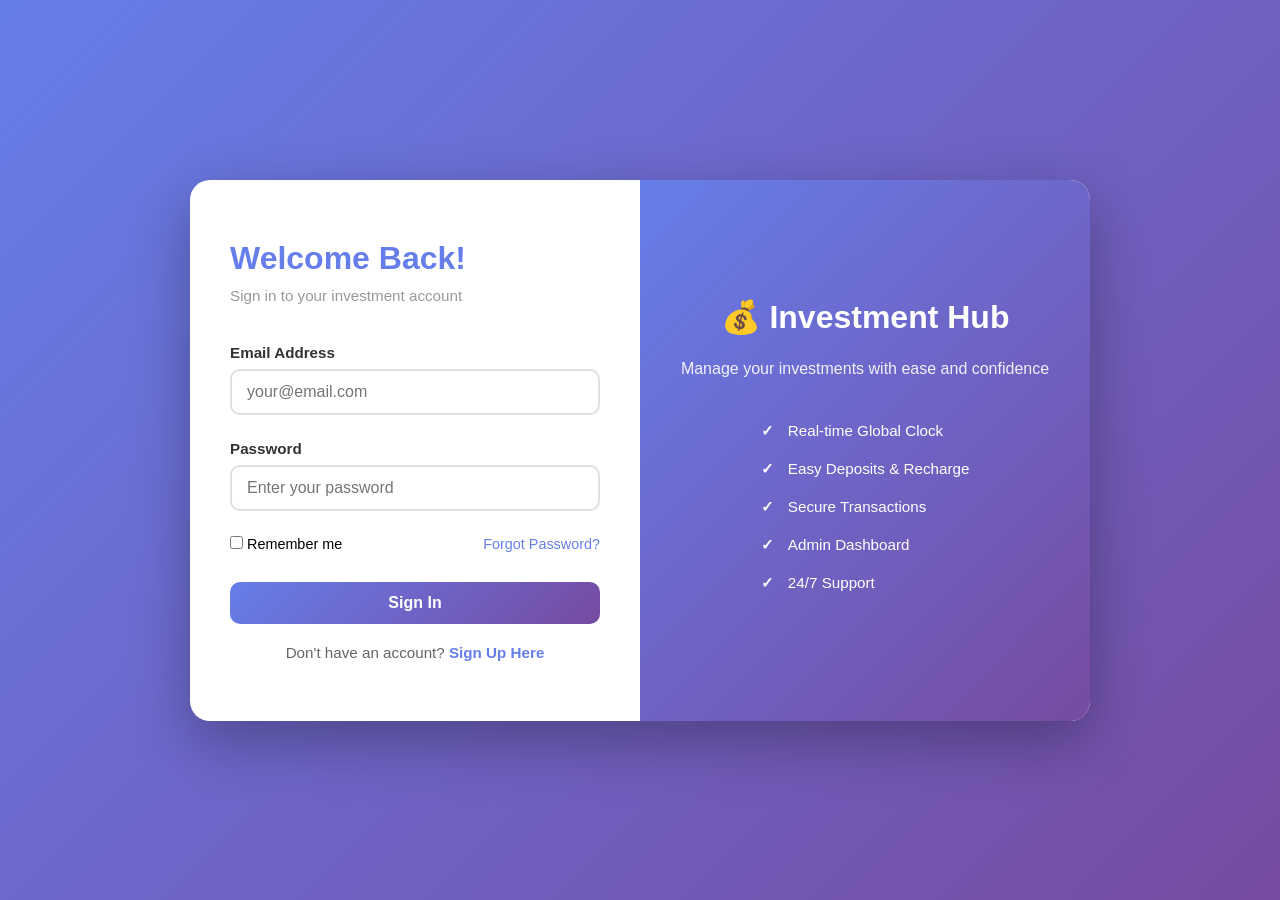
==== index.html @ c513a6e2 "Create login and signup page with email notifications" ====
<!DOCTYPE html>
<html lang="en">
<head>
    <meta charset="UTF-8">
    <meta name="viewport" content="width=device-width, initial-scale=1.0">
    <title>Investment Platform - Login</title>
    <style>
        * {
            margin: 0;
            padding: 0;
            box-sizing: border-box;
        }

        body {
            font-family: 'Segoe UI', Tahoma, Geneva, Verdana, sans-serif;
            background: linear-gradient(135deg, #667eea 0%, #764ba2 100%);
            min-height: 100vh;
            display: flex;
            align-items: center;
            justify-content: center;
            padding: 20px;
        }

        .login-container {
            background: white;
            border-radius: 20px;
            box-shadow: 0 20px 60px rgba(0, 0, 0, 0.3);
            overflow: hidden;
            max-width: 900px;
            width: 100%;
            display: grid;
            grid-template-columns: 1fr 1fr;
        }

        .login-form-section {
            padding: 60px 40px;
            display: flex;
            flex-direction: column;
            justify-content: center;
        }

        .login-info-section {
            background: linear-gradient(135deg, #667eea 0%, #764ba2 100%);
            color: white;
            padding: 60px 40px;
            display: flex;
            flex-direction: column;
            justify-content: center;
            align-items: center;
            text-align: center;
        }

        .login-info-section h2 {
            font-size: 2rem;
            margin-bottom: 20px;
        }

        .login-info-section p {
            font-size: 1rem;
            line-height: 1.6;
            opacity: 0.9;
            margin-bottom: 30px;
        }

        .features-list {
            text-align: left;
            display: inline-block;
        }

        .features-list li {
            list-style: none;
            padding: 10px 0;
            font-size: 0.95rem;
        }

        .features-list li:before {
            content: "✓ ";
            font-weight: bold;
            margin-right: 10px;
        }

        .login-form-section h1 {
            color: #667eea;
            font-size: 2rem;
            margin-bottom: 10px;
        }

        .login-form-section p {
            color: #999;
            margin-bottom: 40px;
            font-size: 0.95rem;
        }

        .form-group {
            margin-bottom: 25px;
        }

        .form-group label {
            display: block;
            color: #333;
            font-weight: 600;
            margin-bottom: 8px;
            font-size: 0.95rem;
        }

        .form-group input {
            width: 100%;
            padding: 12px 15px;
            border: 2px solid #e0e0e0;
            border-radius: 10px;
            font-size: 1rem;
            transition: all 0.3s ease;
        }

        .form-group input:focus {
            outline: none;
            border-color: #667eea;
            box-shadow: 0 0 0 3px rgba(102, 126, 234, 0.1);
        }

        .remember-forgot {
            display: flex;
            justify-content: space-between;
            align-items: center;
            margin-bottom: 30px;
            font-size: 0.9rem;
        }

        .remember-forgot a {
            color: #667eea;
            text-decoration: none;
            cursor: pointer;
            transition: color 0.3s ease;
        }

        .remember-forgot a:hover {
            color: #764ba2;
            text-decoration: underline;
        }

        .login-btn {
            width: 100%;
            background: linear-gradient(135deg, #667eea 0%, #764ba2 100%);
            color: white;
            border: none;
            padding: 12px;
            border-radius: 10px;
            font-size: 1rem;
            font-weight: 600;
            cursor: pointer;
            transition: all 0.3s ease;
            margin-bottom: 20px;
        }

        .login-btn:hover {
            transform: translateY(-3px);
            box-shadow: 0 10px 30px rgba(102, 126, 234, 0.3);
        }

        .signup-link {
            text-align: center;
            color: #666;
            font-size: 0.95rem;
        }

        .signup-link a {
            color: #667eea;
            text-decoration: none;
            font-weight: 600;
            cursor: pointer;
        }

        .signup-link a:hover {
            text-decoration: underline;
        }

        .error-message {
            background: #f8d7da;
            color: #721c24;
            padding: 12px;
            border-radius: 8px;
            margin-bottom: 20px;
            display: none;
        }

        .error-message.show {
            display: block;
            animation: slideDown 0.3s ease;
        }

        @keyframes slideDown {
            from {
                transform: translateY(-10px);
                opacity: 0;
            }
            to {
                transform: translateY(0);
                opacity: 1;
            }
        }

        /* Signup Modal */
        .modal {
            display: none;
            position: fixed;
            z-index: 1000;
            left: 0;
            top: 0;
            width: 100%;
            height: 100%;
            background: rgba(0, 0, 0, 0.5);
            animation: fadeIn 0.3s ease;
        }

        .modal.show {
            display: flex;
            align-items: center;
            justify-content: center;
        }

        .modal-content {
            background: white;
            border-radius: 20px;
            padding: 40px;
            max-width: 500px;
            width: 100%;
            box-shadow: 0 20px 60px rgba(0, 0, 0, 0.3);
        }

        .modal-content h2 {
            color: #667eea;
            margin-bottom: 25px;
            font-size: 1.8rem;
        }

        .close-btn {
            float: right;
            font-size: 2rem;
            cursor: pointer;
            color: #999;
            transition: color 0.3s ease;
        }

        .close-btn:hover {
            color: #333;
        }

        @keyframes fadeIn {
            from {
                opacity: 0;
            }
            to {
                opacity: 1;
            }
        }

        /* Responsive */
        @media (max-width: 768px) {
            .login-container {
                grid-template-columns: 1fr;
            }

            .login-info-section {
                display: none;
            }

            .login-form-section {
                padding: 40px 25px;
            }

            .login-form-section h1 {
                font-size: 1.5rem;
            }

            .modal-content {
                padding: 30px 20px;
            }
        }

        @media (prefers-color-scheme: dark) {
            body {
                background: linear-gradient(135deg, #2d3561 0%, #1a1a2e 100%);
            }

            .login-container,
            .modal-content {
                background: #1e1e2f;
            }

            .login-form-section h1 {
                color: #00d4ff;
            }

            .login-form-section p,
            .signup-link {
                color: #b0b0b0;
            }

            .form-group label {
                color: #e0e0e0;
            }

            .form-group input {
                background: #2a2a3e;
                color: #e0e0e0;
                border-color: #404050;
            }

            .form-group input:focus {
                border-color: #00d4ff;
                box-shadow: 0 0 0 3px rgba(0, 212, 255, 0.1);
            }

            .remember-forgot a,
            .signup-link a {
                color: #00d4ff;
            }

            .modal-content h2 {
                color: #00d4ff;
            }

            .error-message {
                background: #721c24;
                color: #f8d7da;
            }
        }
    </style>
</head>
<body>
    <div class="login-container">
        <!-- Login Form Section -->
        <div class="login-form-section">
            <h1>Welcome Back!</h1>
            <p>Sign in to your investment account</p>

            <div class="error-message" id="errorMessage"></div>

            <form id="loginForm" onsubmit="handleLogin(event)">
                <div class="form-group">
                    <label for="email">Email Address</label>
                    <input type="email" id="email" placeholder="your@email.com" required>
                </div>

                <div class="form-group">
                    <label for="password">Password</label>
                    <input type="password" id="password" placeholder="Enter your password" required>
                </div>

                <div class="remember-forgot">
                    <label>
                        <input type="checkbox" id="remember"> Remember me
                    </label>
                    <a onclick="forgotPassword()">Forgot Password?</a>
                </div>

                <button type="submit" class="login-btn">Sign In</button>
            </form>

            <div class="signup-link">
                Don't have an account? <a onclick="openSignup()">Sign Up Here</a>
            </div>
        </div>

        <!-- Info Section -->
        <div class="login-info-section">
            <h2>💰 Investment Hub</h2>
            <p>Manage your investments with ease and confidence</p>
            
            <ul class="features-list">
                <li>Real-time Global Clock</li>
                <li>Easy Deposits & Recharge</li>
                <li>Secure Transactions</li>
                <li>Admin Dashboard</li>
                <li>24/7 Support</li>
            </ul>
        </div>
    </div>

    <!-- Signup Modal -->
    <div class="modal" id="signupModal">
        <div class="modal-content">
            <span class="close-btn" onclick="closeSignup()">&times;</span>
            <h2>Create Account</h2>

            <form id="signupForm" onsubmit="handleSignup(event)">
                <div class="form-group">
                    <label for="signupName">Full Name</label>
                    <input type="text" id="signupName" placeholder="Enter your name" required>
                </div>

                <div class="form-group">
                    <label for="signupEmail">Email Address</label>
                    <input type="email" id="signupEmail" placeholder="your@email.com" required>
                </div>

                <div class="form-group">
                    <label for="signupPhone">Phone Number</label>
                    <input type="tel" id="signupPhone" placeholder="9XXXXXXXXX" pattern="[0-9]{10}" required>
                </div>

                <div class="form-group">
                    <label for="signupPassword">Password</label>
                    <input type="password" id="signupPassword" placeholder="Create a password" required>
                </div>

                <div class="form-group">
                    <label for="confirmPassword">Confirm Password</label>
                    <input type="password" id="confirmPassword" placeholder="Confirm password" required>
                </div>

                <button type="submit" class="login-btn">Create Account</button>
            </form>
        </div>
    </div>

    <script>
        // Initialize users from localStorage
        let users = JSON.parse(localStorage.getItem('users')) || [];
        const ADMIN_EMAIL = 'allsongs2453@gmail.com'; // Your Gmail

        // Handle Login
        function handleLogin(event) {
            event.preventDefault();
            const email = document.getElementById('email').value;
            const password = document.getElementById('password').value;

            const user = users.find(u => u.email === email && u.password === password);

            if (user) {
                localStorage.setItem('loggedInUser', JSON.stringify(user));
                window.location.href = 'dashboard.html';
            } else {
                showError('Invalid email or password!');
            }
        }

        // Handle Signup
        function handleSignup(event) {
            event.preventDefault();
            const name = document.getElementById('signupName').value;
            const email = document.getElementById('signupEmail').value;
            const phone = document.getElementById('signupPhone').value;
            const password = document.getElementById('signupPassword').value;
            const confirmPassword = document.getElementById('confirmPassword').value;

            if (password !== confirmPassword) {
                alert('❌ Passwords do not match!');
                return;
            }

            if (users.find(u => u.email === email)) {
                alert('❌ Email already registered!');
                return;
            }

            const newUser = {
                id: Date.now(),
                name,
                email,
                phone,
                password,
                createdAt: new Date().toLocaleString('en-IN')
            };

            users.push(newUser);
            localStorage.setItem('users', JSON.stringify(users));

            // Send email notification to admin
            sendEmailToAdmin(name, email, phone);

            alert('✅ Account created successfully! Please login.');
            closeSignup();
            document.getElementById('loginForm').reset();
        }

        // Show Error Message
        function showError(message) {
            const errorDiv = document.getElementById('errorMessage');
            errorDiv.textContent = message;
            errorDiv.classList.add('show');
            setTimeout(() => errorDiv.classList.remove('show'), 4000);
        }

        // Open Signup Modal
        function openSignup() {
            document.getElementById('signupModal').classList.add('show');
        }

        // Close Signup Modal
        function closeSignup() {
            document.getElementById('signupModal').classList.remove('show');
            document.getElementById('signupForm').reset();
        }

        // Forgot Password
        function forgotPassword() {
            alert('📧 Password reset link has been sent to your email (This is a demo)');
        }

        // Send Email to Admin using EmailJS (Free Service)
        function sendEmailToAdmin(name, email, phone) {
            // Using a simple fetch to a backend service
            // For this demo, we'll simulate sending an email
            const emailData = {
                to: ADMIN_EMAIL,
                subject: `New User Registration - ${name}`,
                message: `
                    New user has registered!
                    
                    Name: ${name}
                    Email: ${email}
                    Phone: ${phone}
                    Registration Time: ${new Date().toLocaleString('en-IN')}
                `
            };

            // Store notification for admin
            let notifications = JSON.parse(localStorage.getItem('adminNotifications')) || [];
            notifications.push({
                type: 'new_user',
                data: emailData,
                timestamp: new Date().toLocaleString('en-IN')
            });
            localStorage.setItem('adminNotifications', JSON.stringify(notifications));

            console.log('📧 Email notification would be sent to admin:', emailData);
        }

        // Check if user already logged in
        window.addEventListener('load', () => {
            const loggedInUser = localStorage.getItem('loggedInUser');
            if (loggedInUser) {
                window.location.href = 'dashboard.html';
            }
        });

        // Close modal when clicking outside
        window.addEventListener('click', (event) => {
            const modal = document.getElementById('signupModal');
            if (event.target === modal) {
                closeSignup();
            }
        });
    </script>
</body>
</html>
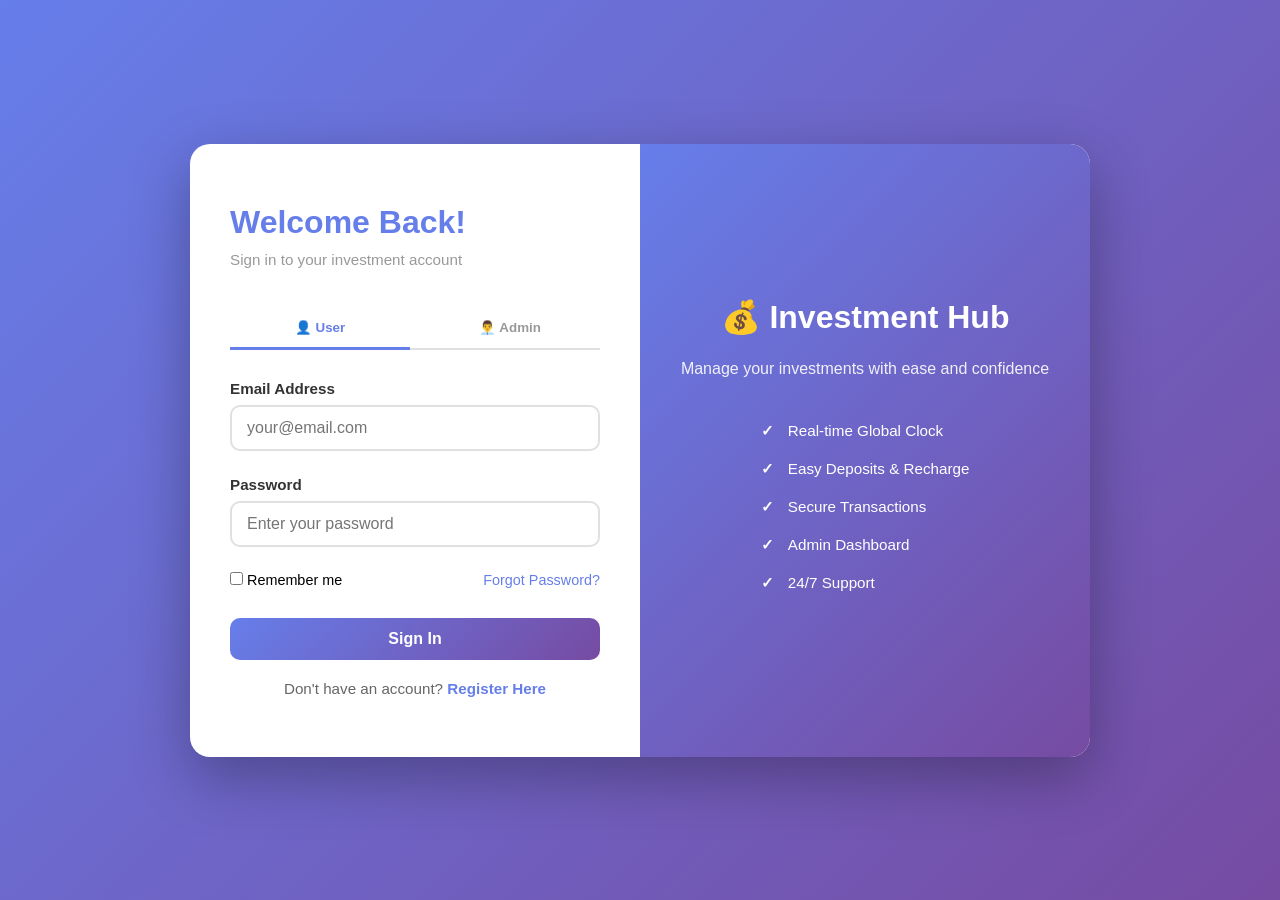
==== commit 30f78058: "Create combined login and register page with fast 2-3 second authentication and separate admin login" ====
--- a/index.html
+++ b/index.html
@@ -3,7 +3,7 @@
 <head>
     <meta charset="UTF-8">
     <meta name="viewport" content="width=device-width, initial-scale=1.0">
-    <title>Investment Platform - Login</title>
+    <title>Investment Platform - Login & Register</title>
     <style>
         * {
             margin: 0;
@@ -32,11 +32,15 @@
             grid-template-columns: 1fr 1fr;
         }
 
-        .login-form-section {
+        .form-section {
             padding: 60px 40px;
             display: flex;
             flex-direction: column;
             justify-content: center;
+        }
+
+        .form-section.hidden {
+            display: none;
         }
 
         .login-info-section {
@@ -79,13 +83,13 @@
             margin-right: 10px;
         }
 
-        .login-form-section h1 {
+        .form-section h1 {
             color: #667eea;
             font-size: 2rem;
             margin-bottom: 10px;
         }
 
-        .login-form-section p {
+        .form-section p {
             color: #999;
             margin-bottom: 40px;
             font-size: 0.95rem;
@@ -138,7 +142,7 @@
             text-decoration: underline;
         }
 
-        .login-btn {
+        .submit-btn {
             width: 100%;
             background: linear-gradient(135deg, #667eea 0%, #764ba2 100%);
             color: white;
@@ -150,27 +154,70 @@
             cursor: pointer;
             transition: all 0.3s ease;
             margin-bottom: 20px;
-        }
-
-        .login-btn:hover {
+            display: flex;
+            align-items: center;
+            justify-content: center;
+            gap: 10px;
+        }
+
+        .submit-btn:hover {
             transform: translateY(-3px);
             box-shadow: 0 10px 30px rgba(102, 126, 234, 0.3);
         }
 
-        .signup-link {
+        .submit-btn:disabled {
+            opacity: 0.6;
+            cursor: not-allowed;
+        }
+
+        .role-tabs {
+            display: flex;
+            gap: 10px;
+            margin-bottom: 30px;
+            border-bottom: 2px solid #e0e0e0;
+        }
+
+        .role-tab {
+            flex: 1;
+            padding: 12px;
+            text-align: center;
+            background: none;
+            border: none;
+            cursor: pointer;
+            font-weight: 600;
+            color: #999;
+            transition: all 0.3s ease;
+            border-bottom: 3px solid transparent;
+            margin-bottom: -2px;
+        }
+
+        .role-tab.active {
+            color: #667eea;
+            border-bottom-color: #667eea;
+        }
+
+        .admin-password-field {
+            display: none;
+        }
+
+        .admin-password-field.show {
+            display: block;
+        }
+
+        .toggle-auth {
             text-align: center;
             color: #666;
             font-size: 0.95rem;
         }
 
-        .signup-link a {
+        .toggle-auth a {
             color: #667eea;
             text-decoration: none;
             font-weight: 600;
             cursor: pointer;
         }
 
-        .signup-link a:hover {
+        .toggle-auth a:hover {
             text-decoration: underline;
         }
 
@@ -188,6 +235,34 @@
             animation: slideDown 0.3s ease;
         }
 
+        .success-message {
+            background: #d4edda;
+            color: #155724;
+            padding: 12px;
+            border-radius: 8px;
+            margin-bottom: 20px;
+            display: none;
+        }
+
+        .success-message.show {
+            display: block;
+            animation: slideDown 0.3s ease;
+        }
+
+        .loading-spinner {
+            width: 18px;
+            height: 18px;
+            border: 3px solid rgba(255,255,255,0.3);
+            border-radius: 50%;
+            border-top: 3px solid white;
+            animation: spin 1s linear infinite;
+        }
+
+        @keyframes spin {
+            0% { transform: rotate(0deg); }
+            100% { transform: rotate(360deg); }
+        }
+
         @keyframes slideDown {
             from {
                 transform: translateY(-10px);
@@ -199,61 +274,6 @@
             }
         }
 
-        /* Signup Modal */
-        .modal {
-            display: none;
-            position: fixed;
-            z-index: 1000;
-            left: 0;
-            top: 0;
-            width: 100%;
-            height: 100%;
-            background: rgba(0, 0, 0, 0.5);
-            animation: fadeIn 0.3s ease;
-        }
-
-        .modal.show {
-            display: flex;
-            align-items: center;
-            justify-content: center;
-        }
-
-        .modal-content {
-            background: white;
-            border-radius: 20px;
-            padding: 40px;
-            max-width: 500px;
-            width: 100%;
-            box-shadow: 0 20px 60px rgba(0, 0, 0, 0.3);
-        }
-
-        .modal-content h2 {
-            color: #667eea;
-            margin-bottom: 25px;
-            font-size: 1.8rem;
-        }
-
-        .close-btn {
-            float: right;
-            font-size: 2rem;
-            cursor: pointer;
-            color: #999;
-            transition: color 0.3s ease;
-        }
-
-        .close-btn:hover {
-            color: #333;
-        }
-
-        @keyframes fadeIn {
-            from {
-                opacity: 0;
-            }
-            to {
-                opacity: 1;
-            }
-        }
-
         /* Responsive */
         @media (max-width: 768px) {
             .login-container {
@@ -264,16 +284,12 @@
                 display: none;
             }
 
-            .login-form-section {
+            .form-section {
                 padding: 40px 25px;
             }
 
-            .login-form-section h1 {
+            .form-section h1 {
                 font-size: 1.5rem;
-            }
-
-            .modal-content {
-                padding: 30px 20px;
             }
         }
 
@@ -282,17 +298,16 @@
                 background: linear-gradient(135deg, #2d3561 0%, #1a1a2e 100%);
             }
 
-            .login-container,
-            .modal-content {
+            .login-container {
                 background: #1e1e2f;
             }
 
-            .login-form-section h1 {
+            .form-section h1 {
                 color: #00d4ff;
             }
 
-            .login-form-section p,
-            .signup-link {
+            .form-section p,
+            .toggle-auth {
                 color: #b0b0b0;
             }
 
@@ -312,17 +327,28 @@
             }
 
             .remember-forgot a,
-            .signup-link a {
-                color: #00d4ff;
-            }
-
-            .modal-content h2 {
+            .toggle-auth a {
                 color: #00d4ff;
             }
 
             .error-message {
                 background: #721c24;
                 color: #f8d7da;
+            }
+
+            .success-message {
+                background: #155724;
+                color: #d4edda;
+            }
+
+            .role-tab {
+                color: #808080;
+                border-bottom-color: #404050;
+            }
+
+            .role-tab.active {
+                color: #00d4ff;
+                border-bottom-color: #00d4ff;
             }
         }
     </style>
@@ -330,21 +356,33 @@
 <body>
     <div class="login-container">
         <!-- Login Form Section -->
-        <div class="login-form-section">
+        <div class="form-section" id="loginSection">
             <h1>Welcome Back!</h1>
             <p>Sign in to your investment account</p>
 
-            <div class="error-message" id="errorMessage"></div>
+            <div class="error-message" id="loginErrorMessage"></div>
+
+            <!-- Role Tabs -->
+            <div class="role-tabs">
+                <button class="role-tab active" onclick="switchLoginRole('user')">👤 User</button>
+                <button class="role-tab" onclick="switchLoginRole('admin')">👨‍💼 Admin</button>
+            </div>
 
             <form id="loginForm" onsubmit="handleLogin(event)">
                 <div class="form-group">
-                    <label for="email">Email Address</label>
-                    <input type="email" id="email" placeholder="your@email.com" required>
+                    <label for="loginEmail">Email Address</label>
+                    <input type="email" id="loginEmail" placeholder="your@email.com" required>
                 </div>
 
                 <div class="form-group">
-                    <label for="password">Password</label>
-                    <input type="password" id="password" placeholder="Enter your password" required>
+                    <label for="loginPassword">Password</label>
+                    <input type="password" id="loginPassword" placeholder="Enter your password" required>
+                </div>
+
+                <!-- Admin Password Field (Hidden by default) -->
+                <div class="form-group admin-password-field" id="adminPasswordField">
+                    <label for="adminPassword">Admin Secret Key</label>
+                    <input type="password" id="adminPassword" placeholder="Enter admin secret key">
                 </div>
 
                 <div class="remember-forgot">
@@ -354,11 +392,57 @@
                     <a onclick="forgotPassword()">Forgot Password?</a>
                 </div>
 
-                <button type="submit" class="login-btn">Sign In</button>
+                <button type="submit" class="submit-btn" id="loginBtn">
+                    <span id="loginBtnText">Sign In</span>
+                </button>
             </form>
 
-            <div class="signup-link">
-                Don't have an account? <a onclick="openSignup()">Sign Up Here</a>
+            <div class="toggle-auth">
+                Don't have an account? <a onclick="toggleAuthMode()">Register Here</a>
+            </div>
+        </div>
+
+        <!-- Register Form Section -->
+        <div class="form-section hidden" id="registerSection">
+            <h1>Create Account</h1>
+            <p>Join our investment platform today</p>
+
+            <div class="error-message" id="registerErrorMessage"></div>
+            <div class="success-message" id="registerSuccessMessage"></div>
+
+            <form id="registerForm" onsubmit="handleRegister(event)">
+                <div class="form-group">
+                    <label for="registerName">Full Name</label>
+                    <input type="text" id="registerName" placeholder="Enter your name" required>
+                </div>
+
+                <div class="form-group">
+                    <label for="registerEmail">Email Address</label>
+                    <input type="email" id="registerEmail" placeholder="your@email.com" required>
+                </div>
+
+                <div class="form-group">
+                    <label for="registerPhone">Phone Number</label>
+                    <input type="tel" id="registerPhone" placeholder="9XXXXXXXXX" pattern="[0-9]{10}" required>
+                </div>
+
+                <div class="form-group">
+                    <label for="registerPassword">Password</label>
+                    <input type="password" id="registerPassword" placeholder="Create a password (min 6 chars)" minlength="6" required>
+                </div>
+
+                <div class="form-group">
+                    <label for="registerConfirmPassword">Confirm Password</label>
+                    <input type="password" id="registerConfirmPassword" placeholder="Confirm password" minlength="6" required>
+                </div>
+
+                <button type="submit" class="submit-btn" id="registerBtn">
+                    <span id="registerBtnText">Create Account</span>
+                </button>
+            </form>
+
+            <div class="toggle-auth">
+                Already have an account? <a onclick="toggleAuthMode()">Sign In Here</a>
             </div>
         </div>
 
@@ -377,169 +461,198 @@
         </div>
     </div>
 
-    <!-- Signup Modal -->
-    <div class="modal" id="signupModal">
-        <div class="modal-content">
-            <span class="close-btn" onclick="closeSignup()">&times;</span>
-            <h2>Create Account</h2>
-
-            <form id="signupForm" onsubmit="handleSignup(event)">
-                <div class="form-group">
-                    <label for="signupName">Full Name</label>
-                    <input type="text" id="signupName" placeholder="Enter your name" required>
-                </div>
-
-                <div class="form-group">
-                    <label for="signupEmail">Email Address</label>
-                    <input type="email" id="signupEmail" placeholder="your@email.com" required>
-                </div>
-
-                <div class="form-group">
-                    <label for="signupPhone">Phone Number</label>
-                    <input type="tel" id="signupPhone" placeholder="9XXXXXXXXX" pattern="[0-9]{10}" required>
-                </div>
-
-                <div class="form-group">
-                    <label for="signupPassword">Password</label>
-                    <input type="password" id="signupPassword" placeholder="Create a password" required>
-                </div>
-
-                <div class="form-group">
-                    <label for="confirmPassword">Confirm Password</label>
-                    <input type="password" id="confirmPassword" placeholder="Confirm password" required>
-                </div>
-
-                <button type="submit" class="login-btn">Create Account</button>
-            </form>
-        </div>
-    </div>
-
     <script>
+        // Admin Configuration
+        const ADMIN_CONFIG = {
+            email: 'allsongs2453@gmail.com',
+            secretKey: '123456',
+            phone: '9351328572'
+        };
+
+        // Current login role
+        let currentLoginRole = 'user';
+
         // Initialize users from localStorage
         let users = JSON.parse(localStorage.getItem('users')) || [];
-        const ADMIN_EMAIL = 'allsongs2453@gmail.com'; // Your Gmail
+
+        // Toggle between Login and Register
+        function toggleAuthMode() {
+            const loginSection = document.getElementById('loginSection');
+            const registerSection = document.getElementById('registerSection');
+            
+            loginSection.classList.toggle('hidden');
+            registerSection.classList.toggle('hidden');
+            
+            // Clear all fields
+            document.getElementById('loginForm').reset();
+            document.getElementById('registerForm').reset();
+            document.getElementById('loginErrorMessage').classList.remove('show');
+            document.getElementById('registerErrorMessage').classList.remove('show');
+            document.getElementById('registerSuccessMessage').classList.remove('show');
+        }
+
+        // Switch between User and Admin login
+        function switchLoginRole(role) {
+            currentLoginRole = role;
+            const tabs = document.querySelectorAll('.role-tab');
+            const adminField = document.getElementById('adminPasswordField');
+            
+            tabs.forEach(tab => tab.classList.remove('active'));
+            event.target.classList.add('active');
+
+            if (role === 'admin') {
+                adminField.classList.add('show');
+                document.getElementById('loginEmail').value = ADMIN_CONFIG.email;
+                document.getElementById('loginEmail').readOnly = true;
+            } else {
+                adminField.classList.remove('show');
+                document.getElementById('loginEmail').value = '';
+                document.getElementById('loginEmail').readOnly = false;
+            }
+            
+            document.getElementById('loginPassword').value = '';
+            document.getElementById('adminPassword').value = '';
+            document.getElementById('loginErrorMessage').classList.remove('show');
+        }
 
         // Handle Login
         function handleLogin(event) {
             event.preventDefault();
-            const email = document.getElementById('email').value;
-            const password = document.getElementById('password').value;
-
-            const user = users.find(u => u.email === email && u.password === password);
-
-            if (user) {
-                localStorage.setItem('loggedInUser', JSON.stringify(user));
-                window.location.href = 'dashboard.html';
-            } else {
-                showError('Invalid email or password!');
-            }
-        }
-
-        // Handle Signup
-        function handleSignup(event) {
+            
+            const loginBtn = document.getElementById('loginBtn');
+            const btnText = document.getElementById('loginBtnText');
+            const email = document.getElementById('loginEmail').value;
+            const password = document.getElementById('loginPassword').value;
+            
+            loginBtn.disabled = true;
+            btnText.innerHTML = '<div class="loading-spinner"></div> Signing in...';
+
+            // Simulate 2-3 second delay
+            setTimeout(() => {
+                if (currentLoginRole === 'admin') {
+                    // Admin login
+                    const adminPassword = document.getElementById('adminPassword').value;
+                    
+                    if (email === ADMIN_CONFIG.email && password === ADMIN_CONFIG.secretKey && adminPassword === ADMIN_CONFIG.secretKey) {
+                        const adminUser = {
+                            id: 'admin_001',
+                            name: 'Admin',
+                            email: ADMIN_CONFIG.email,
+                            role: 'admin'
+                        };
+                        localStorage.setItem('loggedInUser', JSON.stringify(adminUser));
+                        window.location.href = 'admin.html';
+                    } else {
+                        showLoginError('❌ Invalid admin email, password, or secret key!');
+                        loginBtn.disabled = false;
+                        btnText.textContent = 'Sign In';
+                    }
+                } else {
+                    // User login
+                    const user = users.find(u => u.email === email && u.password === password);
+
+                    if (user) {
+                        localStorage.setItem('loggedInUser', JSON.stringify(user));
+                        window.location.href = 'dashboard.html';
+                    } else {
+                        showLoginError('❌ Invalid email or password!');
+                        loginBtn.disabled = false;
+                        btnText.textContent = 'Sign In';
+                    }
+                }
+            }, 2500); // 2.5 seconds delay
+        }
+
+        // Handle Register
+        function handleRegister(event) {
             event.preventDefault();
-            const name = document.getElementById('signupName').value;
-            const email = document.getElementById('signupEmail').value;
-            const phone = document.getElementById('signupPhone').value;
-            const password = document.getElementById('signupPassword').value;
-            const confirmPassword = document.getElementById('confirmPassword').value;
-
+
+            const registerBtn = document.getElementById('registerBtn');
+            const btnText = document.getElementById('registerBtnText');
+            const name = document.getElementById('registerName').value;
+            const email = document.getElementById('registerEmail').value;
+            const phone = document.getElementById('registerPhone').value;
+            const password = document.getElementById('registerPassword').value;
+            const confirmPassword = document.getElementById('registerConfirmPassword').value;
+
+            // Validation
             if (password !== confirmPassword) {
-                alert('❌ Passwords do not match!');
+                showRegisterError('❌ Passwords do not match!');
                 return;
             }
 
             if (users.find(u => u.email === email)) {
-                alert('❌ Email already registered!');
+                showRegisterError('❌ Email already registered!');
                 return;
             }
 
-            const newUser = {
-                id: Date.now(),
-                name,
-                email,
-                phone,
-                password,
-                createdAt: new Date().toLocaleString('en-IN')
-            };
-
-            users.push(newUser);
-            localStorage.setItem('users', JSON.stringify(users));
-
-            // Send email notification to admin
-            sendEmailToAdmin(name, email, phone);
-
-            alert('✅ Account created successfully! Please login.');
-            closeSignup();
-            document.getElementById('loginForm').reset();
-        }
-
-        // Show Error Message
-        function showError(message) {
-            const errorDiv = document.getElementById('errorMessage');
+            registerBtn.disabled = true;
+            btnText.innerHTML = '<div class="loading-spinner"></div> Creating...';
+
+            // Simulate 2-3 second delay for registration
+            setTimeout(() => {
+                const newUser = {
+                    id: Date.now(),
+                    name,
+                    email,
+                    phone,
+                    password,
+                    role: 'user',
+                    createdAt: new Date().toLocaleString('en-IN')
+                };
+
+                users.push(newUser);
+                localStorage.setItem('users', JSON.stringify(users));
+
+                // Show success message
+                showRegisterSuccess('✅ Account created successfully! Redirecting...');
+
+                // Auto-login the user and redirect
+                setTimeout(() => {
+                    localStorage.setItem('loggedInUser', JSON.stringify(newUser));
+                    window.location.href = 'dashboard.html';
+                }, 1500);
+            }, 2500); // 2.5 seconds delay
+        }
+
+        // Show Login Error
+        function showLoginError(message) {
+            const errorDiv = document.getElementById('loginErrorMessage');
             errorDiv.textContent = message;
             errorDiv.classList.add('show');
             setTimeout(() => errorDiv.classList.remove('show'), 4000);
         }
 
-        // Open Signup Modal
-        function openSignup() {
-            document.getElementById('signupModal').classList.add('show');
-        }
-
-        // Close Signup Modal
-        function closeSignup() {
-            document.getElementById('signupModal').classList.remove('show');
-            document.getElementById('signupForm').reset();
+        // Show Register Error
+        function showRegisterError(message) {
+            const errorDiv = document.getElementById('registerErrorMessage');
+            errorDiv.textContent = message;
+            errorDiv.classList.add('show');
+            setTimeout(() => errorDiv.classList.remove('show'), 4000);
+        }
+
+        // Show Register Success
+        function showRegisterSuccess(message) {
+            const successDiv = document.getElementById('registerSuccessMessage');
+            successDiv.textContent = message;
+            successDiv.classList.add('show');
         }
 
         // Forgot Password
         function forgotPassword() {
-            alert('📧 Password reset link has been sent to your email (This is a demo)');
-        }
-
-        // Send Email to Admin using EmailJS (Free Service)
-        function sendEmailToAdmin(name, email, phone) {
-            // Using a simple fetch to a backend service
-            // For this demo, we'll simulate sending an email
-            const emailData = {
-                to: ADMIN_EMAIL,
-                subject: `New User Registration - ${name}`,
-                message: `
-                    New user has registered!
-                    
-                    Name: ${name}
-                    Email: ${email}
-                    Phone: ${phone}
-                    Registration Time: ${new Date().toLocaleString('en-IN')}
-                `
-            };
-
-            // Store notification for admin
-            let notifications = JSON.parse(localStorage.getItem('adminNotifications')) || [];
-            notifications.push({
-                type: 'new_user',
-                data: emailData,
-                timestamp: new Date().toLocaleString('en-IN')
-            });
-            localStorage.setItem('adminNotifications', JSON.stringify(notifications));
-
-            console.log('📧 Email notification would be sent to admin:', emailData);
+            alert('📧 Password reset link has been sent to your email (Demo Feature)');
         }
 
         // Check if user already logged in
         window.addEventListener('load', () => {
             const loggedInUser = localStorage.getItem('loggedInUser');
             if (loggedInUser) {
-                window.location.href = 'dashboard.html';
-            }
-        });
-
-        // Close modal when clicking outside
-        window.addEventListener('click', (event) => {
-            const modal = document.getElementById('signupModal');
-            if (event.target === modal) {
-                closeSignup();
+                const user = JSON.parse(loggedInUser);
+                if (user.role === 'admin') {
+                    window.location.href = 'admin.html';
+                } else {
+                    window.location.href = 'dashboard.html';
+                }
             }
         });
     </script>
